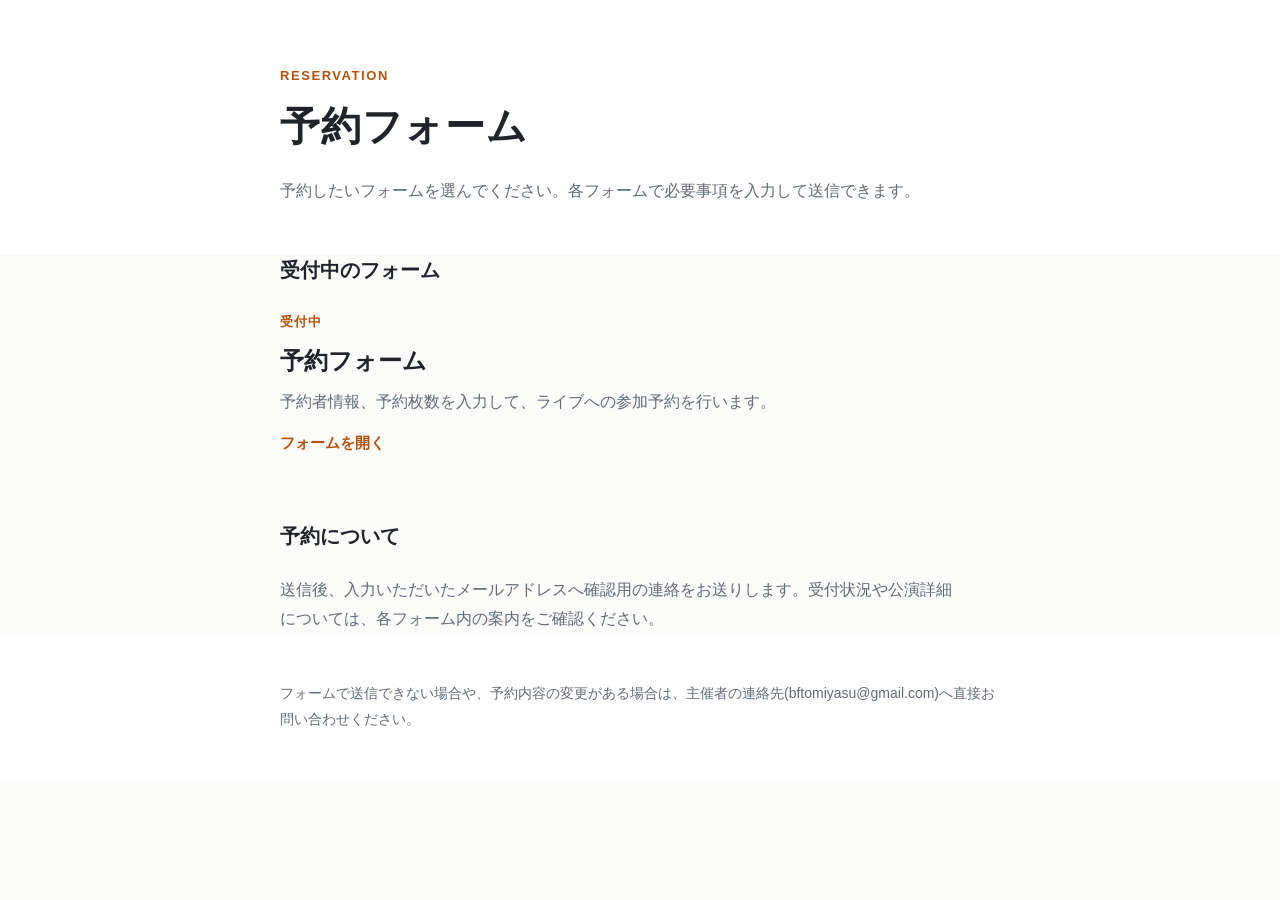
==== index.html @ e6062dd5 "予約フォーム用のHTMLとCSSを追加" ====
<!doctype html>
<html lang="ja">
<head>
  <meta charset="utf-8">
  <meta name="viewport" content="width=device-width, initial-scale=1">
  <title>予約フォーム一覧</title>
  <meta name="description" content="バンド関連の予約フォーム一覧です。">
  <link rel="stylesheet" href="assets/css/style.css">
<base target="_blank">
</head>
<body>
  <header class="page-header">
    <div class="container">
      <p class="page-kicker">RESERVATION</p>
      <h1>予約フォーム</h1>
      <p class="page-lead">予約したいフォームを選んでください。各フォームで必要事項を入力して送信できます。</p>
    </div>
  </header>

  <main class="container">
    <section class="portal-section" aria-labelledby="available-forms">
      <h2 id="available-forms">受付中のフォーム</h2>

      <!--
        新しいフォームを追加するときは、下の li をコピーして
        href・公演名・説明文だけ差し替えてください。
      -->
      <ul class="form-list">
        <li class="form-list-item">
          <a class="form-list-link" href="forms/live-20261213.html">
            <p class="form-list-meta">受付中</p>
            <h3 class="form-list-title">予約フォーム</h3>
            <p class="form-list-description">予約者情報、予約枚数を入力して、ライブへの参加予約を行います。</p>
            <p class="form-list-action">フォームを開く</p>
          </a>
        </li>
      </ul>
    </section>

    <section class="portal-section" aria-labelledby="portal-note">
      <h2 id="portal-note">予約について</h2>
      <p class="portal-note">送信後、入力いただいたメールアドレスへ確認用の連絡をお送りします。受付状況や公演詳細については、各フォーム内の案内をご確認ください。</p>
    </section>
  </main>

  <footer class="page-footer">
    <div class="container">
      <p>フォームで送信できない場合や、予約内容の変更がある場合は、主催者の連絡先(bftomiyasu@gmail.com)へ直接お問い合わせください。</p>
    </div>
  </footer>
</body>
</html>
---- assets/css/style.css ----
/* Base */
:root {
  --color-background: #fbfbfa;
  --color-surface: #ffffff;
  --color-text: #20242a;
  --color-muted: #626b76;
  --color-accent: #b45309;
  --color-accent-dark: #8a3d08;
  --color-line: #d8dde3;
  --space-1: 0.25rem;
  --space-2: 0.5rem;
  --space-3: 0.75rem;
  --space-4: 1rem;
  --space-5: 1.5rem;
  --space-6: 2rem;
  --space-7: 3rem;
  --space-8: 4rem;
}

*,
*::before,
*::after {
  box-sizing: border-box;
}

html {
  scroll-behavior: smooth;
}

body {
  margin: 0;
  background: var(--color-background);
  color: var(--color-text);
  font-family:
    "Hiragino Kaku Gothic ProN",
    "Hiragino Sans",
    "Noto Sans JP",
    "Yu Gothic",
    Meiryo,
    sans-serif;
  font-size: 1rem;
  line-height: 1.8;
}

button,
input,
select,
textarea {
  font: inherit;
}

button {
  cursor: pointer;
}

/* Layout */
.container {
  width: min(100% - 2.5rem, 45rem);
  margin-inline: auto;
}

.page-header {
  padding-block: var(--space-8) var(--space-7);
  background: var(--color-surface);
}

.page-kicker {
  margin: 0 0 var(--space-3);
  color: var(--color-accent);
  font-size: 0.8125rem;
  font-weight: 700;
  letter-spacing: 0.12em;
}

.page-header h1 {
  margin: 0;
  font-size: clamp(1.75rem, 4vw, 2.5rem);
  line-height: 1.35;
  letter-spacing: 0.02em;
}

.page-lead {
  max-width: 40rem;
  margin: var(--space-5) 0 0;
  color: var(--color-muted);
  font-size: 1rem;
}

.reservation-form {
  padding-block: var(--space-7) var(--space-8);
}

.form-section + .form-section {
  margin-top: var(--space-8);
}

.form-section h2 {
  margin: 0 0 var(--space-5);
  font-size: 1.25rem;
  line-height: 1.6;
}

.form-grid {
  display: grid;
  gap: var(--space-5);
}

.form-grid--two-columns {
  grid-template-columns: repeat(2, minmax(0, 1fr));
}

.form-stack {
  display: grid;
  gap: var(--space-6);
}

/* Form controls */
.form-field {
  display: grid;
  gap: var(--space-2);
}

.form-field label,
.choice-group legend {
  color: var(--color-text);
  font-size: 0.9375rem;
  font-weight: 700;
  line-height: 1.6;
}

.required-mark {
  margin-left: var(--space-1);
  color: var(--color-accent);
  font-size: 0.75rem;
  font-weight: 700;
  white-space: nowrap;
}

input[type="text"],
input[type="email"],
input[type="tel"],
select,
textarea {
  width: 100%;
  min-height: 3rem;
  border: 0;
  border-bottom: 1px solid var(--color-line);
  border-radius: 0;
  background: transparent;
  color: var(--color-text);
  padding: var(--space-2) var(--space-1);
  transition: border-color 160ms ease;
}

textarea {
  min-height: 8rem;
  resize: vertical;
}

input::placeholder,
textarea::placeholder {
  color: #9aa2ab;
  opacity: 1;
}

input:focus-visible,
select:focus-visible,
textarea:focus-visible,
button:focus-visible,
.choice-item:focus-within {
  outline: 2px solid var(--color-accent);
  outline-offset: 3px;
}

input[type="text"]:focus,
input[type="email"]:focus,
input[type="tel"]:focus,
select:focus,
textarea:focus {
  border-bottom-color: var(--color-accent);
}

.choice-group {
  display: grid;
  gap: var(--space-3);
  margin: 0;
  padding: 0;
  border: 0;
}

.choice-group legend {
  margin-bottom: var(--space-2);
  padding: 0;
}

.choice-item,
.consent-item {
  display: flex;
  align-items: flex-start;
  gap: var(--space-3);
  color: var(--color-text);
  line-height: 1.7;
}

.choice-item input,
.consent-item input {
  width: 1.125rem;
  height: 1.125rem;
  margin-top: 0.25rem;
  accent-color: var(--color-accent);
  flex: 0 0 auto;
}

.consent-item {
  max-width: 42rem;
}

/* Submission */
.form-actions {
  margin-top: var(--space-8);
}

.form-actions button {
  min-width: 12rem;
  min-height: 3.25rem;
  border: 0;
  border-radius: 0;
  background: var(--color-accent);
  color: #ffffff;
  font-weight: 700;
  padding: var(--space-3) var(--space-6);
  transition:
    background-color 160ms ease,
    transform 160ms ease;
}

.form-actions button:hover {
  background: var(--color-accent-dark);
}

.form-actions button:active {
  transform: translateY(1px);
}

.submit-note {
  margin: var(--space-3) 0 0;
  color: var(--color-muted);
  font-size: 0.875rem;
}

/* Footer */
.page-footer {
  padding-block: var(--space-7);
  background: var(--color-surface);
}

.page-footer p {
  margin: 0;
  color: var(--color-muted);
  font-size: 0.875rem;
}

/* Small screens */
@media (max-width: 42rem) {
  .container {
    width: min(100% - 2rem, 45rem);
  }

  .page-header {
    padding-block: var(--space-7) var(--space-6);
  }

  .form-grid--two-columns {
    grid-template-columns: 1fr;
  }

  .form-section + .form-section {
    margin-top: var(--space-7);
  }

  .form-actions button {
    width: 100%;
  }
}

/* Reduced motion */
@media (prefers-reduced-motion: reduce) {
  html {
    scroll-behavior: auto;
  }

  *,
  *::before,
  *::after {
    transition-duration: 0.01ms !important;
    animation-duration: 0.01ms !important;
    animation-iteration-count: 1 !important;
  }
}

/* Form portal */
.portal-section + .portal-section {
  margin-top: var(--space-8);
}

.portal-section h2 {
  margin: 0 0 var(--space-5);
  font-size: 1.25rem;
  line-height: 1.6;
}

.form-list {
  display: grid;
  gap: var(--space-7);
  margin: 0;
  padding: 0;
  list-style: none;
}

.form-list-item {
  margin: 0;
}

.form-list-link {
  display: block;
  color: inherit;
  text-decoration: none;
}

.form-list-link:focus-visible {
  outline: 2px solid var(--color-accent);
  outline-offset: 5px;
}

.form-list-meta {
  margin: 0 0 var(--space-2);
  color: var(--color-accent);
  font-size: 0.8125rem;
  font-weight: 700;
  letter-spacing: 0.08em;
}

.form-list-title {
  margin: 0;
  font-size: clamp(1.25rem, 3vw, 1.5rem);
  line-height: 1.6;
  transition: color 160ms ease;
}

.form-list-description {
  max-width: 40rem;
  margin: var(--space-2) 0 0;
  color: var(--color-muted);
}

.form-list-action {
  margin: var(--space-3) 0 0;
  color: var(--color-accent);
  font-size: 0.9375rem;
  font-weight: 700;
}

.form-list-link:hover .form-list-title {
  color: var(--color-accent);
}

.portal-note {
  max-width: 42rem;
  margin: 0;
  color: var(--color-muted);
}

@media (max-width: 42rem) {
  .form-list {
    gap: var(--space-6);
  }
}
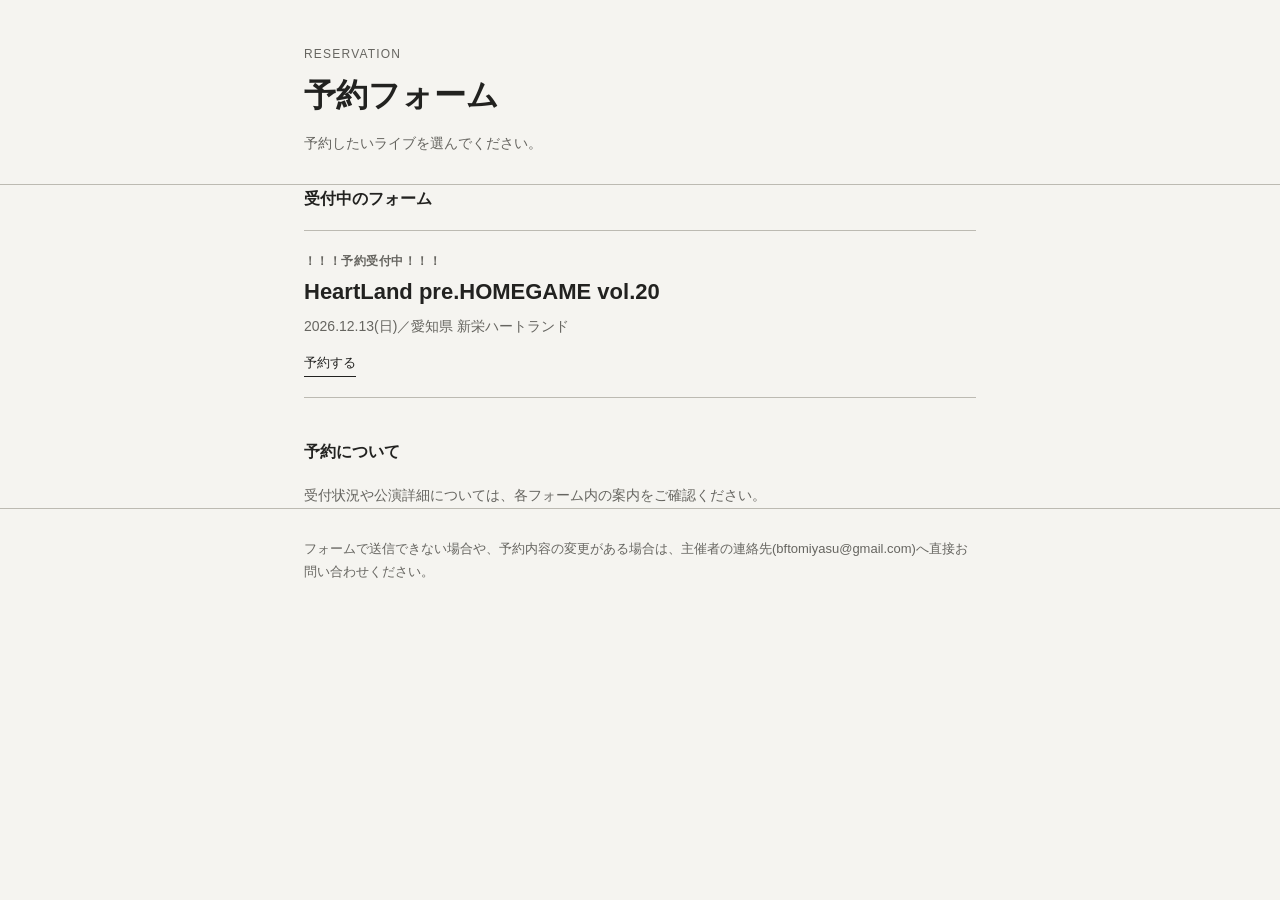
==== commit 8a6a3896: "コミット" ====
--- a/index.html
+++ b/index.html
@@ -13,7 +13,7 @@
     <div class="container">
       <p class="page-kicker">RESERVATION</p>
       <h1>予約フォーム</h1>
-      <p class="page-lead">予約したいフォームを選んでください。各フォームで必要事項を入力して送信できます。</p>
+      <p class="page-lead">予約したいライブを選んでください。</p>
     </div>
   </header>
 
@@ -23,15 +23,15 @@
 
       <!--
         新しいフォームを追加するときは、下の li をコピーして
-        href・公演名・説明文だけ差し替えてください。
+        href・公演名・説明文だけ差し替える。
       -->
       <ul class="form-list">
         <li class="form-list-item">
           <a class="form-list-link" href="forms/live-20261213.html">
-            <p class="form-list-meta">受付中</p>
-            <h3 class="form-list-title">予約フォーム</h3>
-            <p class="form-list-description">予約者情報、予約枚数を入力して、ライブへの参加予約を行います。</p>
-            <p class="form-list-action">フォームを開く</p>
+            <p class="form-list-meta"><b>！！！予約受付中！！！</b></p>
+            <h3 class="form-list-title">HeartLand pre.HOMEGAME vol.20</h3>
+            <p class="form-list-description">2026.12.13(日)／愛知県 新栄ハートランド</p>
+            <p class="form-list-action">予約する</p>
           </a>
         </li>
       </ul>
@@ -39,7 +39,7 @@
 
     <section class="portal-section" aria-labelledby="portal-note">
       <h2 id="portal-note">予約について</h2>
-      <p class="portal-note">送信後、入力いただいたメールアドレスへ確認用の連絡をお送りします。受付状況や公演詳細については、各フォーム内の案内をご確認ください。</p>
+      <p class="portal-note">受付状況や公演詳細については、各フォーム内の案内をご確認ください。</p>
     </section>
   </main>
 
--- a/assets/css/style.css
+++ b/assets/css/style.css
@@ -1,20 +1,12 @@
 /* Base */
 :root {
-  --color-background: #fbfbfa;
-  --color-surface: #ffffff;
-  --color-text: #20242a;
-  --color-muted: #626b76;
-  --color-accent: #b45309;
-  --color-accent-dark: #8a3d08;
-  --color-line: #d8dde3;
-  --space-1: 0.25rem;
-  --space-2: 0.5rem;
-  --space-3: 0.75rem;
-  --space-4: 1rem;
-  --space-5: 1.5rem;
-  --space-6: 2rem;
-  --space-7: 3rem;
-  --space-8: 4rem;
+  --color-bg: #f5f4f0;
+  --color-field: #fbfaf7;
+  --color-text: #222220;
+  --color-subtext: #666560;
+  --color-line: #bcbab2;
+  --color-line-strong: #222220;
+  --font-main: "Hiragino Kaku Gothic ProN", "Noto Sans JP", "Yu Gothic", sans-serif;
 }
 
 *,
@@ -29,16 +21,10 @@
 
 body {
   margin: 0;
-  background: var(--color-background);
-  color: var(--color-text);
-  font-family:
-    "Hiragino Kaku Gothic ProN",
-    "Hiragino Sans",
-    "Noto Sans JP",
-    "Yu Gothic",
-    Meiryo,
-    sans-serif;
-  font-size: 1rem;
+  background: var(--color-bg);
+  color: var(--color-text);
+  font-family: var(--font-main);
+  font-size: 0.9375rem;
   line-height: 1.8;
 }
 
@@ -55,54 +41,57 @@
 
 /* Layout */
 .container {
-  width: min(100% - 2.5rem, 45rem);
+  width: min(100% - 2.5rem, 42rem);
   margin-inline: auto;
 }
 
+/* Header */
 .page-header {
-  padding-block: var(--space-8) var(--space-7);
-  background: var(--color-surface);
+  padding-block: 2.75rem 1.75rem;
+  border-bottom: 1px solid var(--color-line);
 }
 
 .page-kicker {
-  margin: 0 0 var(--space-3);
-  color: var(--color-accent);
-  font-size: 0.8125rem;
-  font-weight: 700;
-  letter-spacing: 0.12em;
+  margin: 0 0 0.5rem;
+  color: var(--color-subtext);
+  font-size: 0.75rem;
+  letter-spacing: 0.1em;
 }
 
 .page-header h1 {
   margin: 0;
-  font-size: clamp(1.75rem, 4vw, 2.5rem);
+  font-size: clamp(1.5rem, 3.8vw, 2rem);
+  font-weight: 700;
   line-height: 1.35;
-  letter-spacing: 0.02em;
 }
 
 .page-lead {
-  max-width: 40rem;
-  margin: var(--space-5) 0 0;
-  color: var(--color-muted);
-  font-size: 1rem;
-}
-
+  max-width: 38rem;
+  margin: 0.875rem 0 0;
+  color: var(--color-subtext);
+  font-size: 0.875rem;
+}
+
+/* Form sections */
 .reservation-form {
-  padding-block: var(--space-7) var(--space-8);
+  padding-block: 2rem 3.5rem;
 }
 
 .form-section + .form-section {
-  margin-top: var(--space-8);
+  margin-top: 2.5rem;
+  padding-top: 2rem;
+  border-top: 1px solid var(--color-line);
 }
 
 .form-section h2 {
-  margin: 0 0 var(--space-5);
-  font-size: 1.25rem;
-  line-height: 1.6;
+  margin: 0 0 1.25rem;
+  font-size: 1.0625rem;
+  font-weight: 700;
 }
 
 .form-grid {
   display: grid;
-  gap: var(--space-5);
+  gap: 1.25rem;
 }
 
 .form-grid--two-columns {
@@ -111,29 +100,27 @@
 
 .form-stack {
   display: grid;
-  gap: var(--space-6);
+  gap: 1.5rem;
 }
 
 /* Form controls */
 .form-field {
   display: grid;
-  gap: var(--space-2);
+  gap: 0.375rem;
 }
 
 .form-field label,
 .choice-group legend {
   color: var(--color-text);
-  font-size: 0.9375rem;
-  font-weight: 700;
-  line-height: 1.6;
+  font-size: 0.875rem;
+  font-weight: 700;
 }
 
 .required-mark {
-  margin-left: var(--space-1);
-  color: var(--color-accent);
+  margin-left: 0.375rem;
+  color: var(--color-subtext);
   font-size: 0.75rem;
-  font-weight: 700;
-  white-space: nowrap;
+  font-weight: 400;
 }
 
 input[type="text"],
@@ -142,34 +129,23 @@
 select,
 textarea {
   width: 100%;
-  min-height: 3rem;
-  border: 0;
-  border-bottom: 1px solid var(--color-line);
+  min-height: 2.75rem;
+  padding: 0.5rem 0.625rem;
+  border: 1px solid var(--color-line);
   border-radius: 0;
-  background: transparent;
-  color: var(--color-text);
-  padding: var(--space-2) var(--space-1);
-  transition: border-color 160ms ease;
+  background: var(--color-field);
+  color: var(--color-text);
 }
 
 textarea {
-  min-height: 8rem;
+  min-height: 7rem;
   resize: vertical;
 }
 
 input::placeholder,
 textarea::placeholder {
-  color: #9aa2ab;
+  color: #9b9991;
   opacity: 1;
-}
-
-input:focus-visible,
-select:focus-visible,
-textarea:focus-visible,
-button:focus-visible,
-.choice-item:focus-within {
-  outline: 2px solid var(--color-accent);
-  outline-offset: 3px;
 }
 
 input[type="text"]:focus,
@@ -177,19 +153,28 @@
 input[type="tel"]:focus,
 select:focus,
 textarea:focus {
-  border-bottom-color: var(--color-accent);
+  outline: none;
+  border-color: var(--color-line-strong);
+  background: #ffffff;
+}
+
+button:focus-visible,
+.choice-item:focus-within,
+.form-list-link:focus-visible {
+  outline: 1.5px solid var(--color-line-strong);
+  outline-offset: 3px;
 }
 
 .choice-group {
   display: grid;
-  gap: var(--space-3);
+  gap: 0.5rem;
   margin: 0;
   padding: 0;
   border: 0;
 }
 
 .choice-group legend {
-  margin-bottom: var(--space-2);
+  margin-bottom: 0.375rem;
   padding: 0;
 }
 
@@ -197,85 +182,158 @@
 .consent-item {
   display: flex;
   align-items: flex-start;
-  gap: var(--space-3);
-  color: var(--color-text);
+  gap: 0.5rem;
+  color: var(--color-text);
+  font-size: 0.875rem;
   line-height: 1.7;
 }
 
 .choice-item input,
 .consent-item input {
-  width: 1.125rem;
-  height: 1.125rem;
-  margin-top: 0.25rem;
-  accent-color: var(--color-accent);
+  width: 1rem;
+  height: 1rem;
+  margin-top: 0.35rem;
+  accent-color: var(--color-line-strong);
   flex: 0 0 auto;
 }
 
 .consent-item {
-  max-width: 42rem;
+  max-width: 40rem;
 }
 
 /* Submission */
 .form-actions {
-  margin-top: var(--space-8);
+  margin-top: 2rem;
+  padding-top: 1.5rem;
+  border-top: 1px solid var(--color-line);
 }
 
 .form-actions button {
-  min-width: 12rem;
-  min-height: 3.25rem;
-  border: 0;
+  min-width: 11rem;
+  min-height: 3rem;
+  padding: 0.625rem 1.5rem;
+  border: 1px solid var(--color-line-strong);
   border-radius: 0;
-  background: var(--color-accent);
-  color: #ffffff;
-  font-weight: 700;
-  padding: var(--space-3) var(--space-6);
+  background: var(--color-line-strong);
+  color: var(--color-field);
+  font-size: 0.875rem;
+  font-weight: 700;
+  letter-spacing: 0.04em;
   transition:
-    background-color 160ms ease,
-    transform 160ms ease;
+    background-color 140ms ease,
+    color 140ms ease;
 }
 
 .form-actions button:hover {
-  background: var(--color-accent-dark);
-}
-
-.form-actions button:active {
-  transform: translateY(1px);
+  background: var(--color-field);
+  color: var(--color-line-strong);
 }
 
 .submit-note {
-  margin: var(--space-3) 0 0;
-  color: var(--color-muted);
-  font-size: 0.875rem;
+  margin: 0.75rem 0 0;
+  color: var(--color-subtext);
+  font-size: 0.8125rem;
 }
 
 /* Footer */
 .page-footer {
-  padding-block: var(--space-7);
-  background: var(--color-surface);
+  padding-block: 1.75rem;
+  border-top: 1px solid var(--color-line);
 }
 
 .page-footer p {
   margin: 0;
-  color: var(--color-muted);
+  color: var(--color-subtext);
+  font-size: 0.8125rem;
+}
+
+/* Form portal */
+.portal-section + .portal-section {
+  margin-top: 2.5rem;
+}
+
+.portal-section h2 {
+  margin: 0 0 1rem;
+  font-size: 1rem;
+  font-weight: 700;
+}
+
+.form-list {
+  margin: 0;
+  padding: 0;
+  list-style: none;
+  border-top: 1px solid var(--color-line);
+}
+
+.form-list-item {
+  margin: 0;
+  border-bottom: 1px solid var(--color-line);
+}
+
+.form-list-link {
+  display: block;
+  padding-block: 1.25rem;
+  color: inherit;
+  text-decoration: none;
+}
+
+.form-list-meta {
+  margin: 0 0 0.25rem;
+  color: var(--color-subtext);
+  font-size: 0.75rem;
+  letter-spacing: 0.04em;
+}
+
+.form-list-title {
+  margin: 0;
+  font-size: clamp(1.125rem, 2.8vw, 1.375rem);
+  font-weight: 700;
+  line-height: 1.45;
+  text-decoration: underline;
+  text-decoration-color: transparent;
+  text-underline-offset: 4px;
+  transition: text-decoration-color 140ms ease;
+}
+
+.form-list-link:hover .form-list-title {
+  text-decoration-color: var(--color-line-strong);
+}
+
+.form-list-description {
+  max-width: 38rem;
+  margin: 0.375rem 0 0;
+  color: var(--color-subtext);
+  font-size: 0.875rem;
+}
+
+.form-list-action {
+  display: inline-block;
+  margin: 0.75rem 0 0;
+  color: var(--color-text);
+  font-size: 0.8125rem;
+  border-bottom: 1px solid var(--color-line-strong);
+  padding-bottom: 1px;
+}
+
+.portal-note {
+  max-width: 38rem;
+  margin: 0;
+  color: var(--color-subtext);
   font-size: 0.875rem;
 }
 
 /* Small screens */
 @media (max-width: 42rem) {
   .container {
-    width: min(100% - 2rem, 45rem);
+    width: min(100% - 1.5rem, 42rem);
   }
 
   .page-header {
-    padding-block: var(--space-7) var(--space-6);
+    padding-block: 2rem 1.25rem;
   }
 
   .form-grid--two-columns {
     grid-template-columns: 1fr;
-  }
-
-  .form-section + .form-section {
-    margin-top: var(--space-7);
   }
 
   .form-actions button {
@@ -298,80 +356,58 @@
   }
 }
 
-/* Form portal */
-.portal-section + .portal-section {
-  margin-top: var(--space-8);
-}
-
-.portal-section h2 {
-  margin: 0 0 var(--space-5);
-  font-size: 1.25rem;
-  line-height: 1.6;
-}
-
-.form-list {
-  display: grid;
-  gap: var(--space-7);
-  margin: 0;
+
+/* Event details */
+.sr-only {
+  position: absolute;
+  width: 1px;
+  height: 1px;
   padding: 0;
-  list-style: none;
-}
-
-.form-list-item {
-  margin: 0;
-}
-
-.form-list-link {
-  display: block;
-  color: inherit;
-  text-decoration: none;
-}
-
-.form-list-link:focus-visible {
-  outline: 2px solid var(--color-accent);
-  outline-offset: 5px;
-}
-
-.form-list-meta {
-  margin: 0 0 var(--space-2);
-  color: var(--color-accent);
+  margin: -1px;
+  overflow: hidden;
+  clip: rect(0, 0, 0, 0);
+  white-space: nowrap;
+  border: 0;
+}
+
+.event-info {
+  padding-block: 2rem;
+  border-bottom: 1px solid var(--color-line);
+}
+
+.event-meta {
+  margin: 0;
+  display: grid;
+  gap: 0.625rem;
+}
+
+.event-meta-row {
+  display: grid;
+  grid-template-columns: 7.5rem minmax(0, 1fr);
+  gap: 0.25rem 1rem;
+  align-items: baseline;
+}
+
+.event-meta-row dt {
+  color: var(--color-subtext);
   font-size: 0.8125rem;
   font-weight: 700;
-  letter-spacing: 0.08em;
-}
-
-.form-list-title {
-  margin: 0;
-  font-size: clamp(1.25rem, 3vw, 1.5rem);
-  line-height: 1.6;
-  transition: color 160ms ease;
-}
-
-.form-list-description {
-  max-width: 40rem;
-  margin: var(--space-2) 0 0;
-  color: var(--color-muted);
-}
-
-.form-list-action {
-  margin: var(--space-3) 0 0;
-  color: var(--color-accent);
-  font-size: 0.9375rem;
-  font-weight: 700;
-}
-
-.form-list-link:hover .form-list-title {
-  color: var(--color-accent);
-}
-
-.portal-note {
-  max-width: 42rem;
-  margin: 0;
-  color: var(--color-muted);
+}
+
+.event-meta-row dd {
+  margin: 0;
+  color: var(--color-text);
+  font-size: 0.875rem;
+  line-height: 1.7;
 }
 
 @media (max-width: 42rem) {
-  .form-list {
-    gap: var(--space-6);
+  .event-info {
+    padding-block: 1.5rem;
+  }
+
+  .event-meta-row {
+    grid-template-columns: 1fr;
+    gap: 0.125rem;
   }
 }
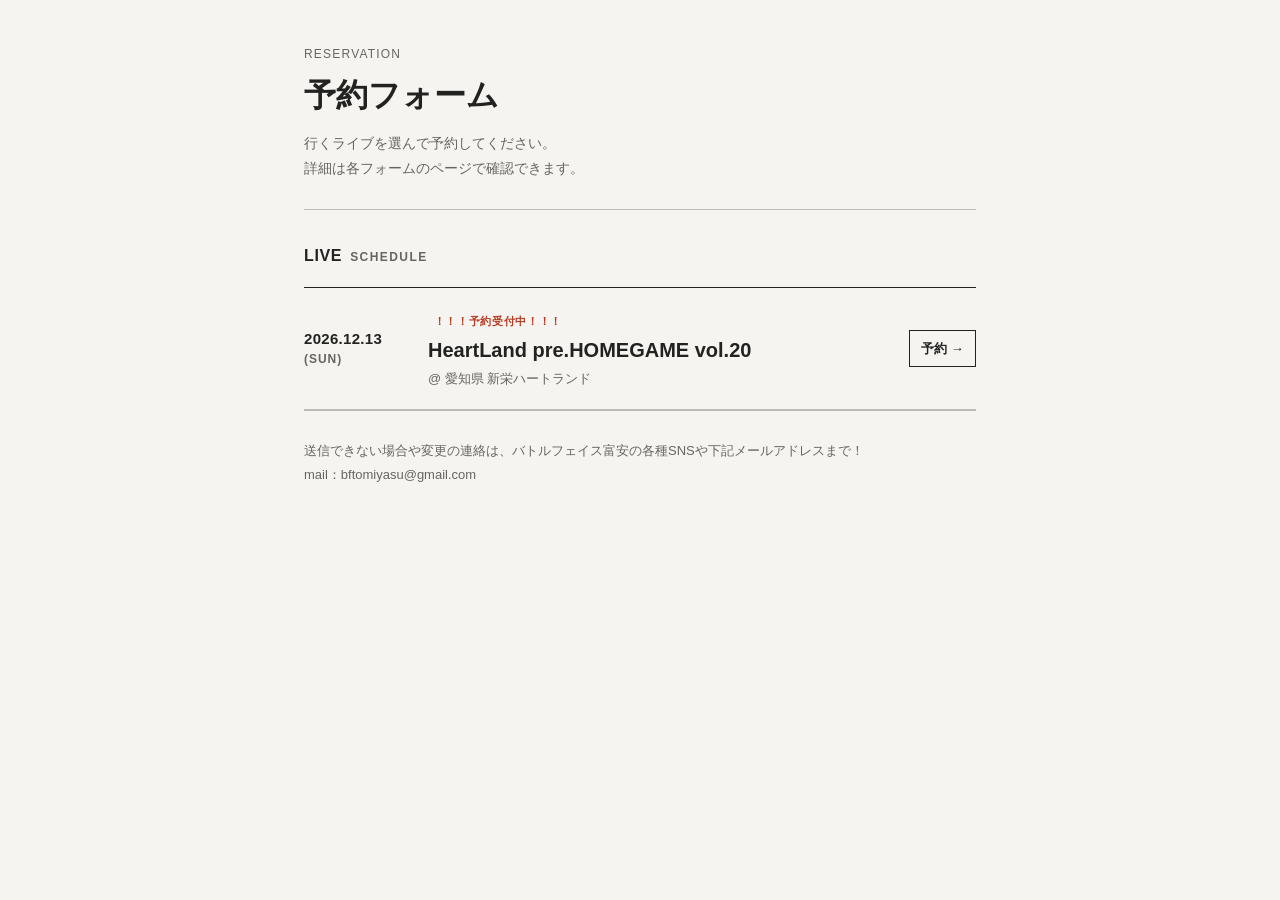
==== commit fbe6c3c7: "デザイン修正" ====
--- a/index.html
+++ b/index.html
@@ -13,39 +13,40 @@
     <div class="container">
       <p class="page-kicker">RESERVATION</p>
       <h1>予約フォーム</h1>
-      <p class="page-lead">予約したいライブを選んでください。</p>
+      <p class="page-lead">行くライブを選んで予約してください。</br>詳細は各フォームのページで確認できます。</p>
     </div>
   </header>
 
   <main class="container">
     <section class="portal-section" aria-labelledby="available-forms">
-      <h2 id="available-forms">受付中のフォーム</h2>
+      <h2 id="available-forms" class="live-heading"><span>LIVE</span> <span>SCHEDULE</span></h2>
 
       <!--
         新しいフォームを追加するときは、下の li をコピーして
-        href・公演名・説明文だけ差し替える。
+        href・日付・公演名・会場・備考だけ差し替える。
       -->
-      <ul class="form-list">
-        <li class="form-list-item">
-          <a class="form-list-link" href="forms/live-20261213.html">
-            <p class="form-list-meta"><b>！！！予約受付中！！！</b></p>
-            <h3 class="form-list-title">HeartLand pre.HOMEGAME vol.20</h3>
-            <p class="form-list-description">2026.12.13(日)／愛知県 新栄ハートランド</p>
-            <p class="form-list-action">予約する</p>
+      <ul class="live-list">
+        <li class="live-item">
+          <a class="live-link" href="forms/live-20261213.html">
+            <div class="live-date-col">
+              <span class="live-date">2026.12.13</span>
+              <span class="live-day">(SUN)</span>
+            </div>
+            <div class="live-body-col">
+              <p class="live-status">！！！予約受付中！！！</p>
+              <h3 class="live-title">HeartLand pre.HOMEGAME vol.20</h3>
+              <p class="live-venue">@ 愛知県 新栄ハートランド</p>
+            </div>
+            <span class="live-go">予約 →</span>
           </a>
         </li>
       </ul>
-    </section>
-
-    <section class="portal-section" aria-labelledby="portal-note">
-      <h2 id="portal-note">予約について</h2>
-      <p class="portal-note">受付状況や公演詳細については、各フォーム内の案内をご確認ください。</p>
     </section>
   </main>
 
   <footer class="page-footer">
     <div class="container">
-      <p>フォームで送信できない場合や、予約内容の変更がある場合は、主催者の連絡先(bftomiyasu@gmail.com)へ直接お問い合わせください。</p>
+      <p>送信できない場合や変更の連絡は、バトルフェイス富安の各種SNSや下記メールアドレスまで！<br>mail：bftomiyasu@gmail.com</p>
     </div>
   </footer>
 </body>
--- a/assets/css/style.css
+++ b/assets/css/style.css
@@ -47,7 +47,11 @@
 
 /* Header */
 .page-header {
-  padding-block: 2.75rem 1.75rem;
+  padding-block: 2.75rem 0;
+}
+
+.page-header .container {
+  padding-bottom: 1.75rem;
   border-bottom: 1px solid var(--color-line);
 }
 
@@ -237,7 +241,11 @@
 
 /* Footer */
 .page-footer {
-  padding-block: 1.75rem;
+  padding-block: 0 1.75rem;
+}
+
+.page-footer .container {
+  padding-top: 1.75rem;
   border-top: 1px solid var(--color-line);
 }
 
@@ -248,8 +256,14 @@
 }
 
 /* Form portal */
+.portal-section {
+  padding-block: 2rem 0;
+}
+
 .portal-section + .portal-section {
-  margin-top: 2.5rem;
+  margin-top: 2.25rem;
+  padding-top: 1.75rem;
+  border-top: 1px solid var(--color-line);
 }
 
 .portal-section h2 {
@@ -258,61 +272,112 @@
   font-weight: 700;
 }
 
-.form-list {
+.live-heading {
+  display: flex;
+  align-items: baseline;
+  gap: 0.5rem;
+  letter-spacing: 0.04em;
+}
+
+.live-heading span:last-child {
+  font-size: 0.75rem;
+  color: var(--color-subtext);
+  letter-spacing: 0.12em;
+}
+
+.live-list {
   margin: 0;
   padding: 0;
   list-style: none;
-  border-top: 1px solid var(--color-line);
-}
-
-.form-list-item {
-  margin: 0;
+  border-top: 1px solid var(--color-line-strong);
+}
+
+.live-item {
   border-bottom: 1px solid var(--color-line);
 }
 
-.form-list-link {
-  display: block;
-  padding-block: 1.25rem;
+.live-link {
+  display: grid;
+  grid-template-columns: 6.5rem minmax(0, 1fr) auto;
+  align-items: center;
+  gap: 0.5rem 1.25rem;
+  padding-block: 1.15rem;
   color: inherit;
   text-decoration: none;
-}
-
-.form-list-meta {
+  transition: background-color 120ms ease;
+}
+
+.live-link:hover {
+  background: rgba(34, 34, 32, 0.03);
+}
+
+.live-date-col {
+  line-height: 1.25;
+}
+
+.live-date {
+  display: block;
+  font-size: 0.9375rem;
+  font-weight: 700;
+  letter-spacing: 0.02em;
+}
+
+.live-day {
+  display: inline-block;
+  margin-top: 0.2rem;
+  font-size: 0.75rem;
+  font-weight: 700;
+  color: var(--color-subtext);
+  letter-spacing: 0.08em;
+}
+
+.live-body-col {
+  min-width: 0;
+}
+
+.live-status {
+  display: inline-block;
   margin: 0 0 0.25rem;
-  color: var(--color-subtext);
-  font-size: 0.75rem;
-  letter-spacing: 0.04em;
-}
-
-.form-list-title {
-  margin: 0;
-  font-size: clamp(1.125rem, 2.8vw, 1.375rem);
-  font-weight: 700;
-  line-height: 1.45;
+  padding: 0 0.35rem;
+  font-size: 0.6875rem;
+  font-weight: 700;
+  letter-spacing: 0.06em;
+  color: #b83b24;
+  border-radius: 0;
+}
+
+.live-title {
+  margin: 0;
+  font-size: clamp(1.0625rem, 2.6vw, 1.25rem);
+  font-weight: 700;
+  line-height: 1.4;
+}
+
+.live-link:hover .live-title {
   text-decoration: underline;
-  text-decoration-color: transparent;
-  text-underline-offset: 4px;
-  transition: text-decoration-color 140ms ease;
-}
-
-.form-list-link:hover .form-list-title {
-  text-decoration-color: var(--color-line-strong);
-}
-
-.form-list-description {
-  max-width: 38rem;
-  margin: 0.375rem 0 0;
-  color: var(--color-subtext);
-  font-size: 0.875rem;
-}
-
-.form-list-action {
-  display: inline-block;
-  margin: 0.75rem 0 0;
-  color: var(--color-text);
+  text-underline-offset: 3px;
+}
+
+.live-venue {
+  margin: 0.2rem 0 0;
   font-size: 0.8125rem;
-  border-bottom: 1px solid var(--color-line-strong);
-  padding-bottom: 1px;
+  color: var(--color-subtext);
+}
+
+.live-go {
+  font-size: 0.8125rem;
+  font-weight: 700;
+  padding: 0.35rem 0.7rem;
+  border: 1px solid var(--color-line-strong);
+  white-space: nowrap;
+  transition:
+    background-color 120ms ease,
+    color 120ms ease;
+}
+
+.live-link:hover .live-go {
+  background: var(--color-line-strong);
+  color: var(--color-field);
 }
 
 .portal-note {
@@ -322,40 +387,23 @@
   font-size: 0.875rem;
 }
 
-/* Small screens */
 @media (max-width: 42rem) {
-  .container {
-    width: min(100% - 1.5rem, 42rem);
-  }
-
-  .page-header {
-    padding-block: 2rem 1.25rem;
-  }
-
-  .form-grid--two-columns {
-    grid-template-columns: 1fr;
-  }
-
-  .form-actions button {
-    width: 100%;
-  }
-}
-
-/* Reduced motion */
-@media (prefers-reduced-motion: reduce) {
-  html {
-    scroll-behavior: auto;
-  }
-
-  *,
-  *::before,
-  *::after {
-    transition-duration: 0.01ms !important;
-    animation-duration: 0.01ms !important;
-    animation-iteration-count: 1 !important;
-  }
-}
-
+  .live-link {
+    grid-template-columns: 1fr auto;
+    gap: 0.4rem 0.75rem;
+  }
+
+  .live-date-col {
+    grid-column: 1 / -1;
+    display: flex;
+    align-items: baseline;
+    gap: 0.4rem;
+  }
+
+  .live-day {
+    margin-top: 0;
+  }
+}
 
 /* Event details */
 .sr-only {
@@ -371,7 +419,11 @@
 }
 
 .event-info {
-  padding-block: 2rem;
+  padding-block: 2rem 0;
+}
+
+.event-info .container {
+  padding-bottom: 2rem;
   border-bottom: 1px solid var(--color-line);
 }
 
@@ -401,13 +453,53 @@
   line-height: 1.7;
 }
 
+/* Small screens */
 @media (max-width: 42rem) {
+  .container {
+    width: min(100% - 1.5rem, 42rem);
+  }
+
+  .page-header {
+    padding-block: 2rem 0;
+  }
+
+  .page-header .container {
+    padding-bottom: 1.25rem;
+  }
+
   .event-info {
-    padding-block: 1.5rem;
+    padding-block: 1.5rem 0;
+  }
+
+  .event-info .container {
+    padding-bottom: 1.5rem;
+  }
+
+  .form-grid--two-columns {
+    grid-template-columns: 1fr;
+  }
+
+  .form-actions button {
+    width: 100%;
   }
 
   .event-meta-row {
     grid-template-columns: 1fr;
     gap: 0.125rem;
   }
+}
+
+/* Reduced motion */
+@media (prefers-reduced-motion: reduce) {
+  html {
+    scroll-behavior: auto;
+  }
+
+  *,
+  *::before,
+  *::after {
+    transition-duration: 0.01ms !important;
+    animation-duration: 0.01ms !important;
+    animation-iteration-count: 1 !important;
+  }
 }
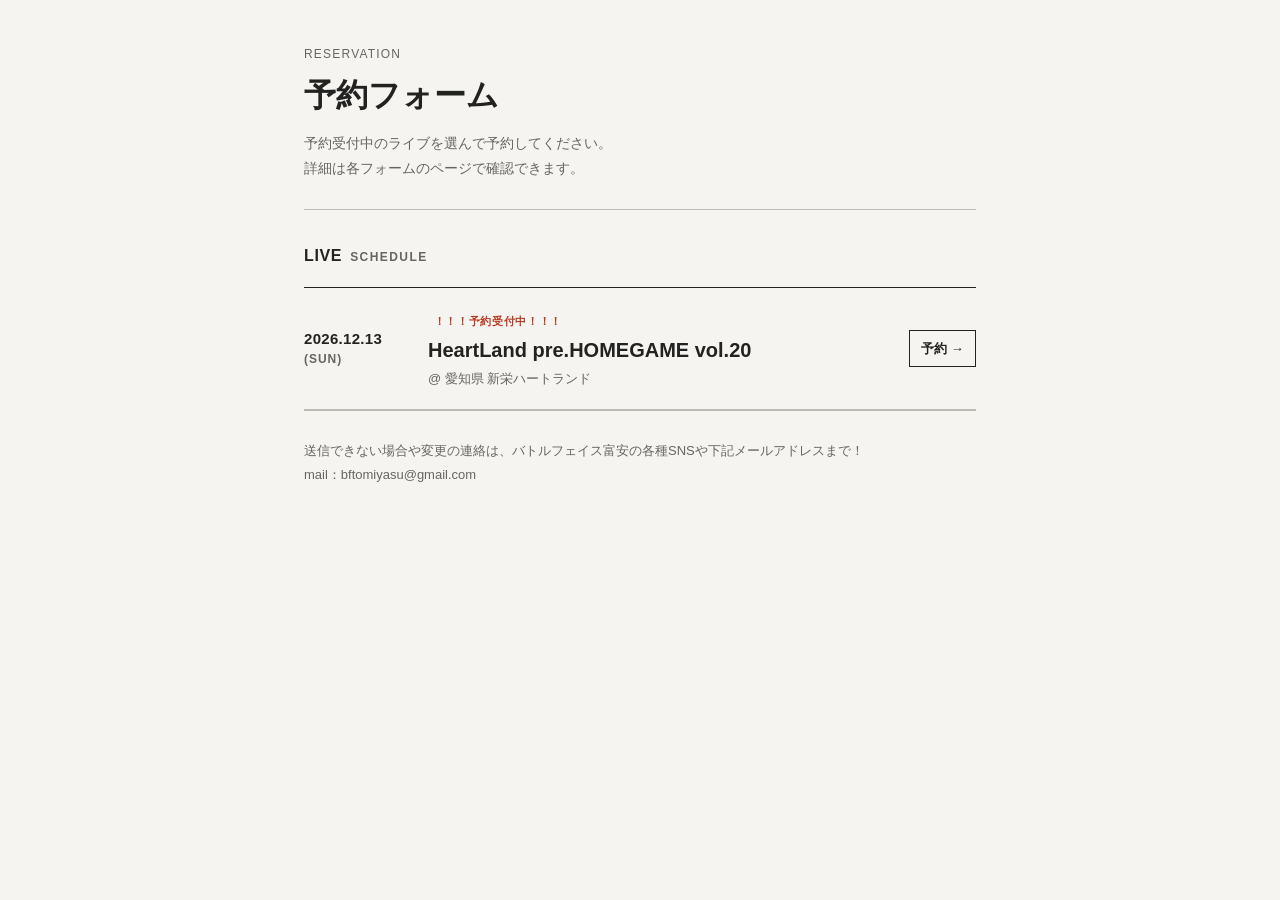
==== commit e212c363: "予約完了処理の修正１" ====
--- a/index.html
+++ b/index.html
@@ -13,7 +13,7 @@
     <div class="container">
       <p class="page-kicker">RESERVATION</p>
       <h1>予約フォーム</h1>
-      <p class="page-lead">行くライブを選んで予約してください。</br>詳細は各フォームのページで確認できます。</p>
+      <p class="page-lead">予約受付中のライブを選んで予約してください。</br>詳細は各フォームのページで確認できます。</p>
     </div>
   </header>
 
--- a/assets/css/style.css
+++ b/assets/css/style.css
@@ -213,7 +213,7 @@
 }
 
 .form-actions button {
-  min-width: 11rem;
+  min-width: 8rem;
   min-height: 3rem;
   padding: 0.625rem 1.5rem;
   border: 1px solid var(--color-line-strong);
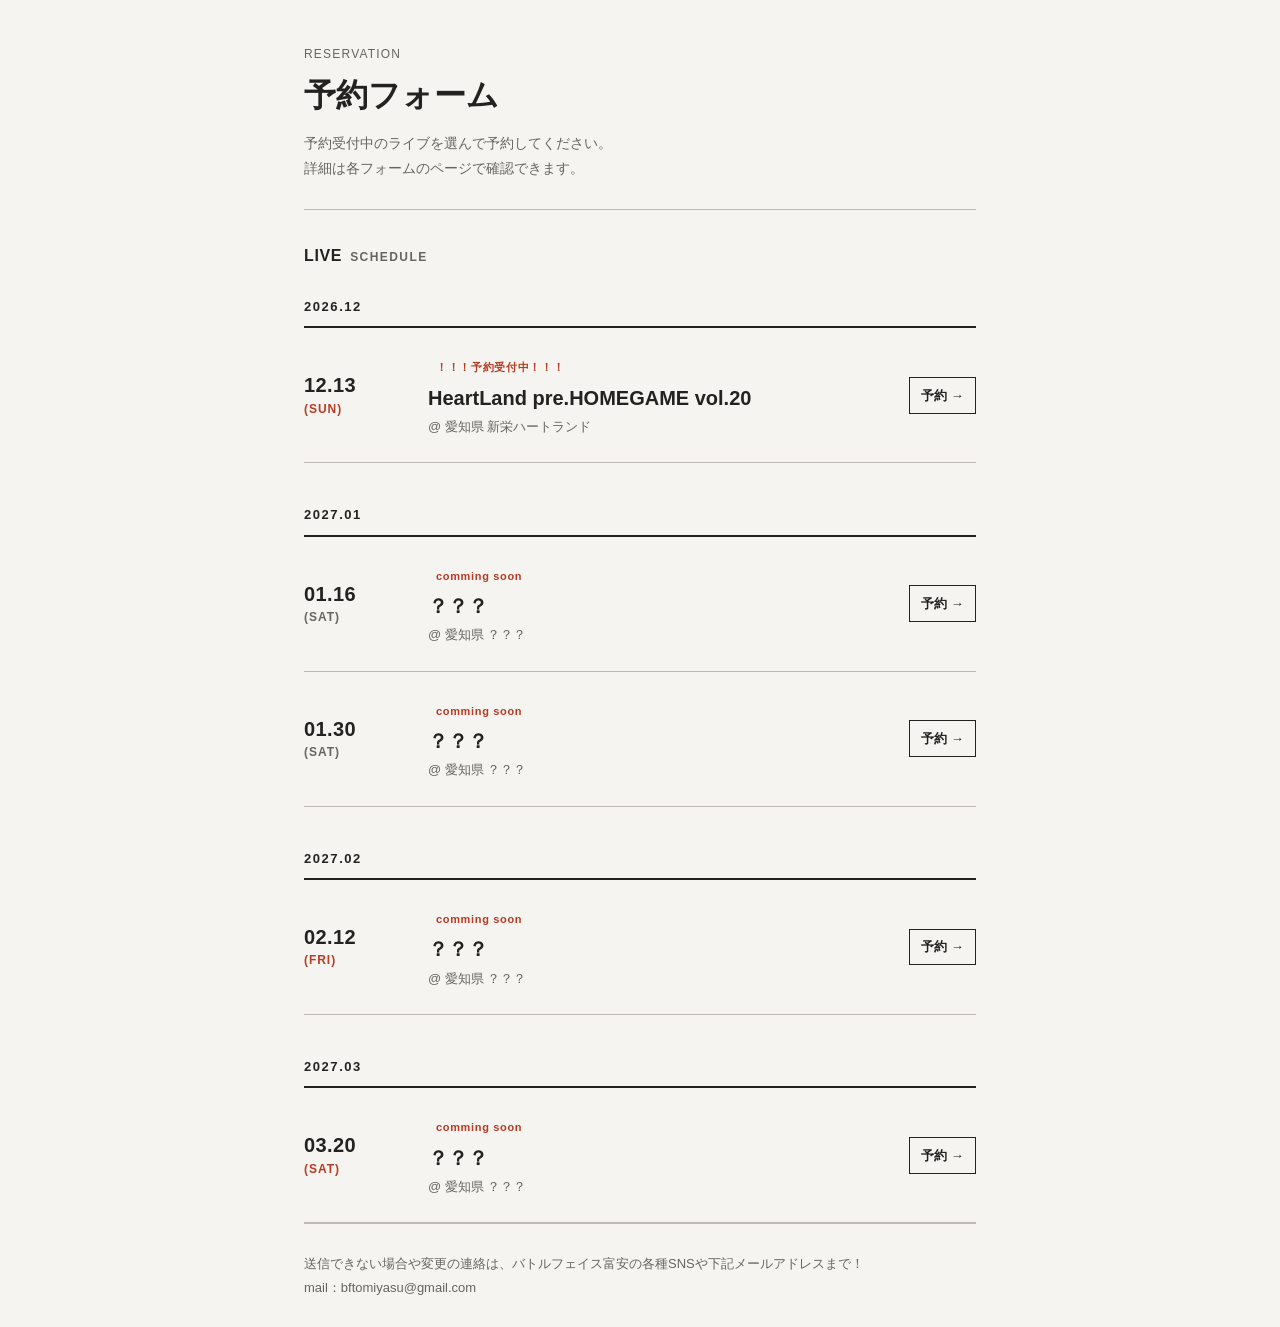
==== commit ad5d163c: "CSSの修正、フライヤー画像の追加など" ====
--- a/index.html
+++ b/index.html
@@ -7,13 +7,14 @@
   <meta name="description" content="バンド関連の予約フォーム一覧です。">
   <link rel="stylesheet" href="assets/css/style.css">
 <base target="_blank">
+<base target="_blank">
 </head>
 <body>
   <header class="page-header">
     <div class="container">
       <p class="page-kicker">RESERVATION</p>
       <h1>予約フォーム</h1>
-      <p class="page-lead">予約受付中のライブを選んで予約してください。</br>詳細は各フォームのページで確認できます。</p>
+      <p class="page-lead">予約受付中のライブを選んで予約してください。<br>詳細は各フォームのページで確認できます。</p>
     </div>
   </header>
 
@@ -21,26 +22,98 @@
     <section class="portal-section" aria-labelledby="available-forms">
       <h2 id="available-forms" class="live-heading"><span>LIVE</span> <span>SCHEDULE</span></h2>
 
-      <!--
-        新しいフォームを追加するときは、下の li をコピーして
-        href・日付・公演名・会場・備考だけ差し替える。
-      -->
+      <!-- 2026年12月分 -->
+      <h3 class="live-month">2026.12</h3>
       <ul class="live-list">
         <li class="live-item">
           <a class="live-link" href="forms/live-20261213.html">
             <div class="live-date-col">
-              <span class="live-date">2026.12.13</span>
-              <span class="live-day">(SUN)</span>
+              <span class="live-date">12.13</span>
+              <span class="live-day live-day--sun">(SUN)</span>
             </div>
             <div class="live-body-col">
               <p class="live-status">！！！予約受付中！！！</p>
-              <h3 class="live-title">HeartLand pre.HOMEGAME vol.20</h3>
+              <h4 class="live-title">HeartLand pre.HOMEGAME vol.20</h4>
               <p class="live-venue">@ 愛知県 新栄ハートランド</p>
             </div>
             <span class="live-go">予約 →</span>
           </a>
         </li>
       </ul>
+
+      <!-- 2027年1月分：月が変わったらこのブロックを複製 -->
+      <h3 class="live-month">2027.01</h3>
+      <ul class="live-list">
+        <li class="live-item">
+          <a class="live-link" href="">
+            <div class="live-date-col">
+              <span class="live-date">01.16</span>
+              <span class="live-day">(SAT)</span>
+            </div>
+            <div class="live-body-col">
+              <p class="live-status">comming soon</p>
+              <h4 class="live-title">？？？</h4>
+              <p class="live-venue">@ 愛知県 ？？？</p>
+            </div>
+            <span class="live-go">予約 →</span>
+          </a>
+        </li>
+
+        <li class="live-item">
+          <a class="live-link" href="">
+            <div class="live-date-col">
+              <span class="live-date">01.30</span>
+              <span class="live-day">(SAT)</span>
+            </div>
+            <div class="live-body-col">
+              <p class="live-status">comming soon</p>
+              <h4 class="live-title">？？？</h4>
+              <p class="live-venue">@ 愛知県 ？？？</p>
+            </div>
+            <span class="live-go">予約 →</span>
+          </a>
+        </li>
+      </ul>
+
+
+      <!-- 2027年2月分 -->
+      <h3 class="live-month">2027.02</h3>
+      <ul class="live-list">
+        <li class="live-item">
+          <a class="live-link" href="">
+            <div class="live-date-col">
+              <span class="live-date">02.12</span>
+              <span class="live-day live-day--sun">(FRI)</span>
+            </div>
+            <div class="live-body-col">
+              <p class="live-status">comming soon</p>
+              <h4 class="live-title">？？？</h4>
+              <p class="live-venue">@ 愛知県 ？？？</p>
+            </div>
+            <span class="live-go">予約 →</span>
+          </a>
+        </li>
+      </ul>
+
+      <!-- 2027年3月分 -->
+      <h3 class="live-month">2027.03</h3>
+      <ul class="live-list">
+        <li class="live-item">
+          <a class="live-link" href="">
+            <div class="live-date-col">
+              <span class="live-date">03.20</span>
+              <span class="live-day live-day--sun">(SAT)</span>
+            </div>
+            <div class="live-body-col">
+              <p class="live-status">comming soon</p>
+              <h4 class="live-title">？？？</h4>
+              <p class="live-venue">@ 愛知県 ？？？</p>
+            </div>
+            <span class="live-go">予約 →</span>
+          </a>
+        </li>
+      </ul>
+
     </section>
   </main>
 
--- a/assets/css/style.css
+++ b/assets/css/style.css
@@ -502,4 +502,144 @@
     animation-duration: 0.01ms !important;
     animation-iteration-count: 1 !important;
   }
-}+}
+
+/* Thanks page */
+.thanks-main {
+  padding-block: 2.25rem 3.5rem;
+}
+
+.thanks-message {
+  margin: 0;
+  font-size: 1rem;
+  font-weight: 700;
+  line-height: 1.8;
+}
+
+.thanks-sub {
+  margin: 0.75rem 0 0;
+  color: var(--color-subtext);
+  font-size: 0.875rem;
+}
+
+.thanks-actions {
+  margin-top: 2rem;
+}
+
+.thanks-close-btn {
+  min-width: 11rem;
+  min-height: 2.75rem;
+  padding: 0.5rem 1.25rem;
+  border: 1px solid var(--color-line-strong);
+  border-radius: 0;
+  background: var(--color-field);
+  color: var(--color-line-strong);
+  font-size: 0.875rem;
+  font-weight: 700;
+  transition:
+    background-color 140ms ease,
+    color 140ms ease;
+}
+
+.thanks-close-btn:hover {
+  background: var(--color-line-strong);
+  color: var(--color-field);
+}
+
+/* 一覧へ戻るリンク */
+.back-to-portal {
+  margin: 0 0 1rem;
+}
+
+.back-link {
+  display: inline-block;
+  min-height: 2.75rem;
+  padding: 0.45rem 1.1rem;
+  border: 1px solid var(--color-line-strong);
+  background: var(--color-field);
+  color: var(--color-line-strong);
+  font-size: 0.875rem;
+  font-weight: 700;
+  text-decoration: none;
+  transition:
+    background-color 140ms ease,
+    color 140ms ease;
+}
+
+.back-link:hover {
+  background: var(--color-line-strong);
+  color: var(--color-field);
+}
+
+.back-link:focus-visible {
+  outline: 1.5px solid var(--color-line-strong);
+  outline-offset: 3px;
+}
+
+/* フライヤー画像 */
+.event-flyer {
+  margin: 1.5rem 0 0;
+}
+
+.event-flyer img {
+  display: block;
+  width: min(100%, 22rem);
+  height: auto;
+  border: 1px solid var(--color-line);
+}
+
+/* 小さい画面: 戻るボタンは全幅 */
+@media (max-width: 42rem) {
+  .back-link {
+    width: 100%;
+    text-align: center;
+  }
+}
+
+/* 1) 月グループ見出し（sticky） */
+.live-month {
+  position: sticky;
+  top: 0;
+  z-index: 1;
+  margin: 2rem 0 0;
+  padding: 0.5rem 0;
+  background: var(--color-bg);
+  border-bottom: 1.5px solid var(--color-line-strong);
+  font-size: 0.8125rem;
+  font-weight: 700;
+  letter-spacing: 0.12em;
+}
+
+.live-month:first-of-type {
+  margin-top: 0;
+}
+
+.live-month + .live-list {
+  margin-top: 0;
+}
+
+/* 2) ステータスを枠つきバッジに */
+.live-status {
+  padding: 0.1rem 0.5rem;
+  color: #b83b24;
+  letter-spacing: 0.06em;
+}
+
+/* 受付終了時はグレーにする運用も想定 */
+.live-status--closed {
+  border-color: var(--color-line);
+  color: var(--color-subtext);
+}
+
+/* 3) 曜日の色分け */
+.live-day--sun { color: #b83b24; }
+.live-day--sat { color: #3a5a9b; }
+
+/* 4) 日付を大きく & 項目間の余白を広げる */
+.live-link {
+  padding-block: 1.5rem;
+}
+
+.live-date {
+  font-size: 1.25rem;
+}
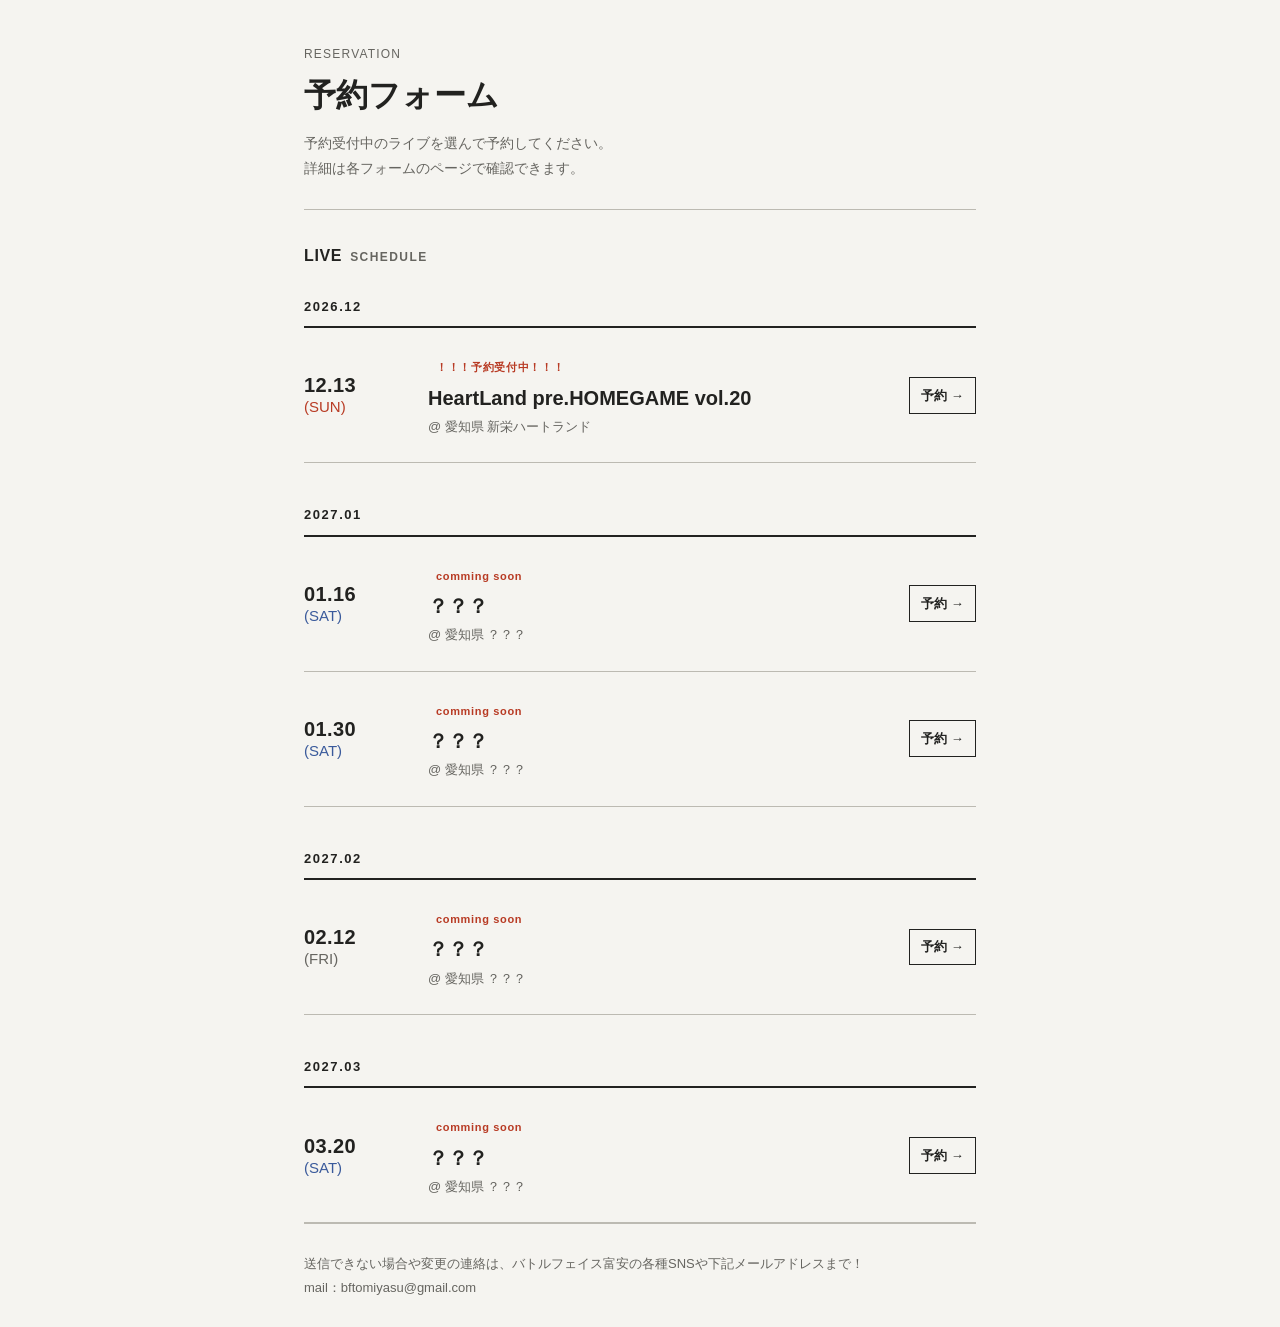
==== commit cdc2228b: "曜日のCSS変更" ====
--- a/index.html
+++ b/index.html
@@ -29,7 +29,7 @@
           <a class="live-link" href="forms/live-20261213.html">
             <div class="live-date-col">
               <span class="live-date">12.13</span>
-              <span class="live-day live-day--sun">(SUN)</span>
+              <span class="live-day--sun">(SUN)</span>
             </div>
             <div class="live-body-col">
               <p class="live-status">！！！予約受付中！！！</p>
@@ -48,7 +48,7 @@
           <a class="live-link" href="">
             <div class="live-date-col">
               <span class="live-date">01.16</span>
-              <span class="live-day">(SAT)</span>
+              <span class="live-day--sat">(SAT)</span>
             </div>
             <div class="live-body-col">
               <p class="live-status">comming soon</p>
@@ -63,7 +63,7 @@
           <a class="live-link" href="">
             <div class="live-date-col">
               <span class="live-date">01.30</span>
-              <span class="live-day">(SAT)</span>
+              <span class="live-day--sat">(SAT)</span>
             </div>
             <div class="live-body-col">
               <p class="live-status">comming soon</p>
@@ -83,7 +83,7 @@
           <a class="live-link" href="">
             <div class="live-date-col">
               <span class="live-date">02.12</span>
-              <span class="live-day live-day--sun">(FRI)</span>
+              <span class="live-day--weekday">(FRI)</span>
             </div>
             <div class="live-body-col">
               <p class="live-status">comming soon</p>
@@ -102,7 +102,7 @@
           <a class="live-link" href="">
             <div class="live-date-col">
               <span class="live-date">03.20</span>
-              <span class="live-day live-day--sun">(SAT)</span>
+              <span class="live-day--sat">(SAT)</span>
             </div>
             <div class="live-body-col">
               <p class="live-status">comming soon</p>
--- a/assets/css/style.css
+++ b/assets/css/style.css
@@ -585,7 +585,6 @@
   display: block;
   width: min(100%, 22rem);
   height: auto;
-  border: 1px solid var(--color-line);
 }
 
 /* 小さい画面: 戻るボタンは全幅 */
@@ -631,9 +630,10 @@
   color: var(--color-subtext);
 }
 
-/* 3) 曜日の色分け */
-.live-day--sun { color: #b83b24; }
-.live-day--sat { color: #3a5a9b; }
+/* 曜日の色分け：3パターン */
+.live-day--sun { color: #b83b24; }  /* 日曜：赤 */
+.live-day--sat { color: #3a5a9b; }  /* 土曜：青 */
+.live-day--weekday { color: var(--color-subtext); }  /* 平日：グレー（デフォルトと同じ） */
 
 /* 4) 日付を大きく & 項目間の余白を広げる */
 .live-link {
